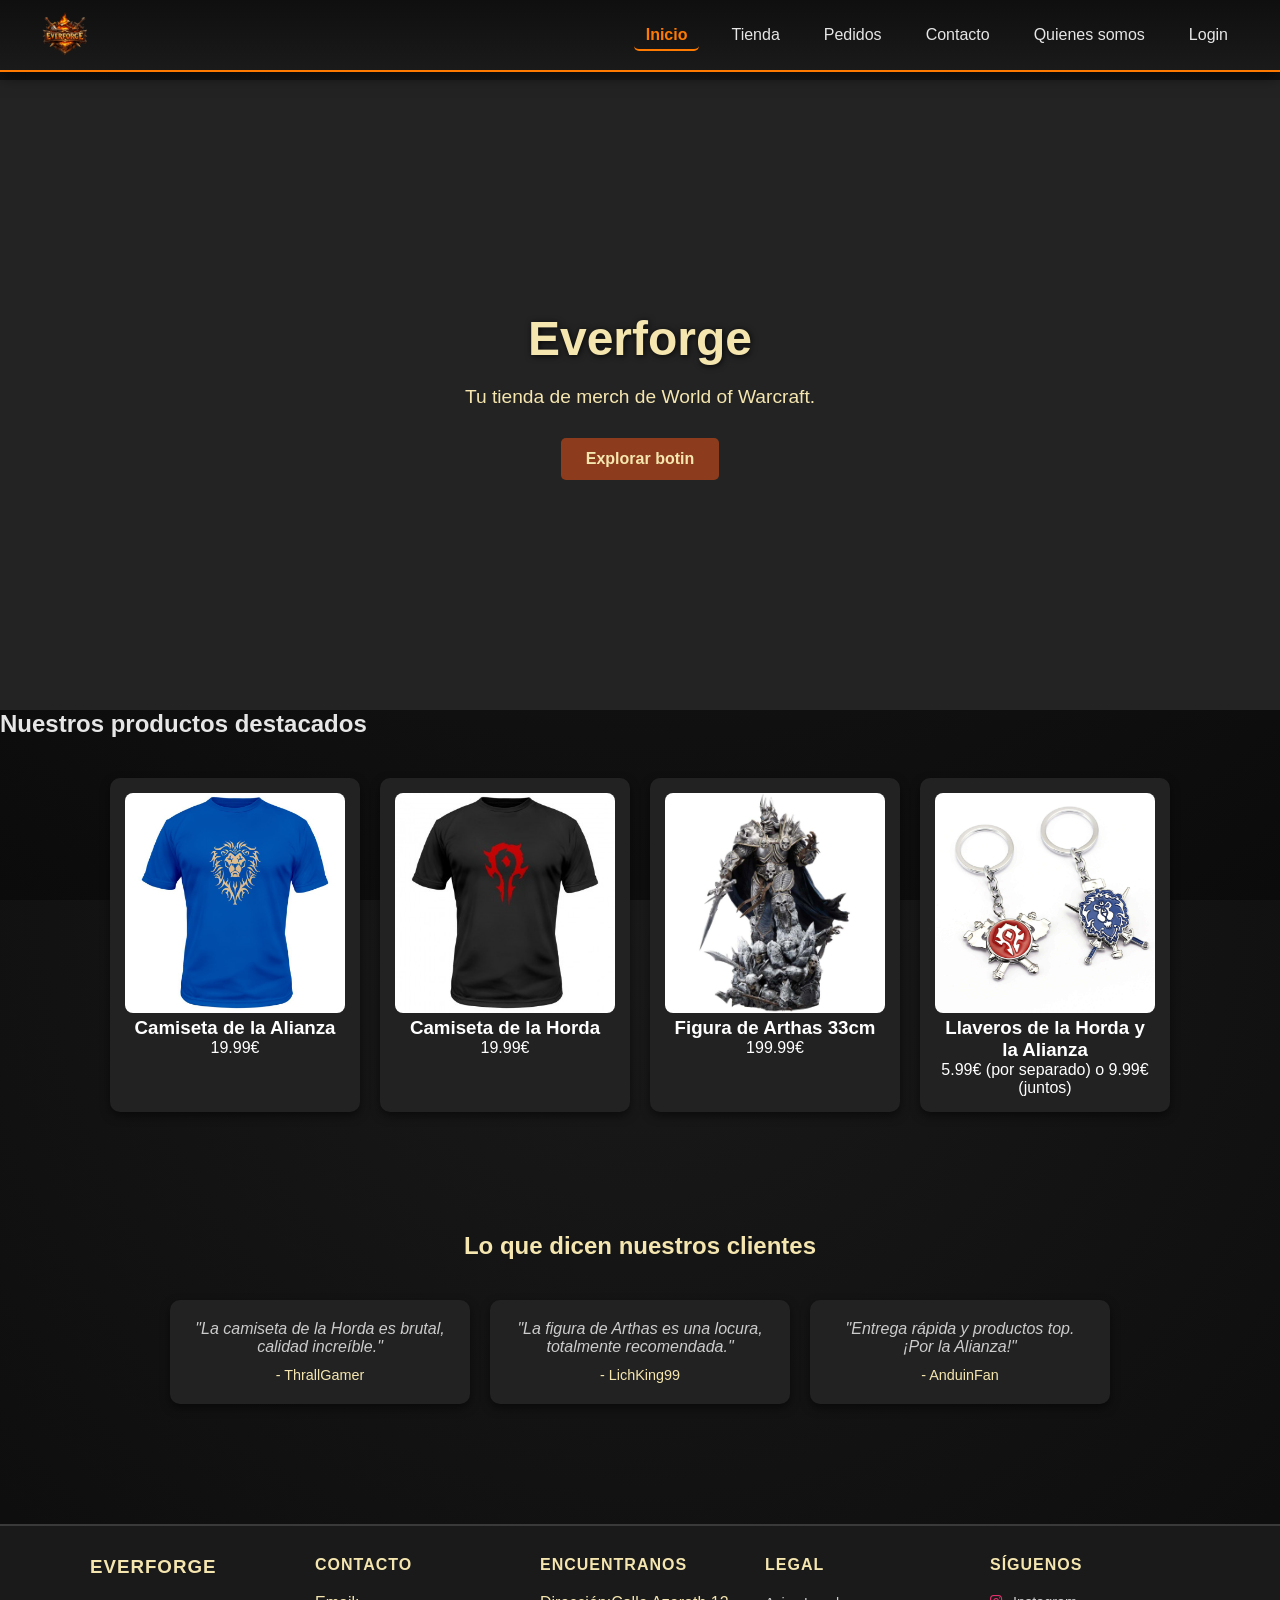
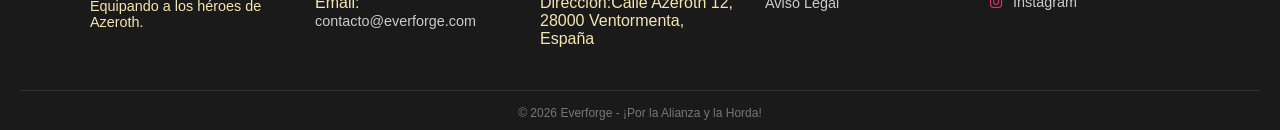
==== index.html @ c30f67c4 "firstcommit" ====
<!DOCTYPE html>
<html lang="es">

<head>
  <meta charset="UTF-8">
  <meta name="viewport" content="width=device-width, initial-scale=1.0">
  <title>Everforge - Inicio</title>
  <link rel="stylesheet" href="/css/style.css">
  <link rel="stylesheet" href="https://cdnjs.cloudflare.com/ajax/libs/font-awesome/6.5.0/css/all.min.css">
</head>
<!--links a todas las páginas-->

<body>
  <header>
    <div class="logo">
      <img src="../assets/images/logo.png" alt="Everforge">
    </div>
    <nav aria-label="Menú principal">
      <ul>
        <li><a href="index.html" class="activo">Inicio</a></li>
        <li><a href="views/merch.html">Tienda</a></li>
        <li><a href="views/pedidos.html">Pedidos</a></li>
        <li><a href="views/contacto.html">Contacto</a></li>
        <li><a href="views/nosotros.html">Quienes somos</a></li>
        <li><a href="views/login.html">Login</a></li>

      </ul>
    </nav>
  </header>
  <!--seccion hero-->
  <main>
    <section id="hero">
      <div class="hero-content">
        <h2 class="montserrat-regular">Everforge</h2>
        <p class="montserrat-regular">
          Tu tienda de merch de World of Warcraft.
        </p>
        <a href="views/merch.html" class="btn-primary montserrat-bold">Explorar botin</a>
      </div>
    </section>
    <section>
      <h2 class="montserrat-bold">Nuestros productos destacados</h2>
      <div class="productos-destacados">
        <div class="producto">
          <a href="views/merch.html">
            <img src="../assets/images/camiseta-world-of-warcraft-alianza.jpg" alt="Camiseta de la Alianza">
          </a>
          <h3 class="montserrat-regular">Camiseta de la Alianza</h3>
          <p class="montserrat-regular">19.99€</p>
        </div>
        <div class="producto">
          <a href="views/merch.html">
            <img src="../assets/images/camiseta-world-of-warcraft-horda.jpg" alt="Camiseta de la Horda">
          </a>
          <h3 class="montserrat-regular">Camiseta de la Horda</h3>
          <p class="montserrat-regular">19.99€</p>
        </div>
        <div class="producto">
          <a href="views/merch.html">
            <img src="../assets/images/figura-arthas-menethil.jpg" alt="Figura de Arthas Menethil">
          </a>
          <h3 class="montserrat-regular">Figura de Arthas 33cm</h3>
          <p class="montserrat-regular">199.99€</p>
        </div>
        <div class="producto">
          <a href="views/merch.html">
            <img src="../assets/images/llaveros-horda-alianza.jpg" alt="Llaveros de la Horda y la Alianza">
          </a>
          <h3 class="montserrat-regular">
            Llaveros de la Horda y la Alianza
          </h3>
          <p class="montserrat-regular">
            5.99€ (por separado) o 9.99€ (juntos)
          </p>
        </div>
      </div>
    </section>
    <section class="opiniones">
      <h2 class="montserrat-bold">Lo que dicen nuestros clientes</h2>

      <div class="opiniones-container">
        <div class="opinion">
          <p>"La camiseta de la Horda es brutal, calidad increíble."</p>
          <span>- ThrallGamer</span>
        </div>

        <div class="opinion">
          <p>"La figura de Arthas es una locura, totalmente recomendada."</p>
          <span>- LichKing99</span>
        </div>

        <div class="opinion">
          <p>"Entrega rápida y productos top. ¡Por la Alianza!"</p>
          <span>- AnduinFan</span>
        </div>
      </div>
    </section>
  </main>
  <!--footer-->
  <footer>
    <div class="footer-content">
      <div class="footer-section">
        <h3 class="montserrat-bold">Everforge</h3>
        <p class="montserrat-regular">Equipando a los héroes de Azeroth.</p>
      </div>
      <div class="footer-section">
        <h4 class="montserrat-bold">Contacto</h4>
        <ul>
          <li>
            Email:
            <a href="mailto:contacto@everforge.com">contacto@everforge.com</a>
          </li>
        </ul>
      </div>
      <div class="footer-section">
        <h4 class="montserrat-bold">Encuentranos</h4>
        <ul>
          <li>Dirección:Calle Azeroth 12, 28000 Ventormenta, España</li>
        </ul>
      </div>
      <div class="footer-section">
        <h4 class="montserrat-bold">Legal</h4>
        <ul>
          <li><a href="aviso-legal.html">Aviso Legal</a></li>
        </ul>
      </div>

      <div class="footer-section">
        <h4 class="montserrat-bold">Síguenos</h4>
        <div class="social-links">
          <a href="https://instagram.com" target="_blank" class="insta-link">
            <i class="fa-brands fa-instagram"></i> Instagram
          </a>
        </div>
      </div>
    </div>
    <div class="footer-bottom">
      <p class="montserrat-regular">
        &copy; 2026 Everforge - ¡Por la Alianza y la Horda!
      </p>
    </div>
  </footer>
</body>

</html>
---- css/style.css ----
/* ======================================================
   VARIABLES
====================================================== */

/* ======================================================
   BASE
====================================================== */
* {
  margin: 0;
  padding: 0;
  box-sizing: border-box;
}

body {
  font-family: "Montserrat", sans-serif;
  min-height: 100vh;
  background: radial-gradient(circle at top, #1a1a1a, #0b0b0b);
  color: #e6e6e6;
}
html,
body {
  height: 100%;
}

body {
  display: flex;
  flex-direction: column;
}

main {
  flex: 1;
}

/* ======================================================
   HEADER
====================================================== */
header {
  position: fixed;
  top: 0;
  left: 0;
  width: 100%;
  z-index: 999;
  display: flex;
  justify-content: space-between;
  align-items: center;
  padding: 10px 40px;
  background: linear-gradient(0deg, #1a1a1a, #0f0f0f);
  border-bottom: 2px solid #ff7a00;
  box-shadow: 0 4px 15px rgba(0, 0, 0, 0.6);
}

nav ul li a.activo {
  color: #ff7a00;
  font-weight: bold;
  border-bottom: 2px solid #ff7a00;
}

header .logo {
  display: flex;
  align-items: center;
}

header .logo img {
  height: 50px;
  width: auto;
}

header .logo h1 {
  font-size: 28px;
  color: #f5e6b0;
  font-weight: bold;
  text-shadow: 1px 1px 6px rgba(0, 0, 0, 0.8);
}

header nav ul {
  list-style: none;
  display: flex;
  gap: 20px;
}

header nav ul li a {
  color: #e6e6e6;
  text-decoration: none;
  padding: 6px 12px;
  border-radius: 5px;
  transition: all 0.3s ease;
}

header nav ul li a:hover,
header nav ul li a.active {
  background-color: #ff7a00;
  color: #0b0b0b;
  transform: scale(1.05);
}

/* ======================================================
   HEADER
====================================================== */
.opiniones {
  max-width: 1100px;
  margin: 60px auto;
  padding: 20px;
  text-align: center;
}

.opiniones h2 {
  color: #f5e6b0;
  margin-bottom: 40px;
}

.opiniones-container {
  display: flex;
  gap: 20px;
  flex-wrap: wrap;
  justify-content: center;
}

.opinion {
  background: #222;
  color: #ccc;
  padding: 20px;
  border-radius: 10px;
  max-width: 300px;
  box-shadow: 0 4px 10px rgba(0, 0, 0, 0.5);
}

.opinion p {
  font-style: italic;
  margin-bottom: 10px;
}

.opinion span {
  font-size: 0.9rem;
  color: #f5e6b0;
}

.opinion:hover {
  transform: translateY(-5px);
  box-shadow: 0 8px 20px rgba(0, 0, 0, 0.7);
}
/* ======================================================
   BOTONES
====================================================== */
.btn-primary {
  display: inline-block;
  padding: 12px 25px;
  background-color: #8c3c1c;
  color: #f5e6b0;
  font-weight: bold;
  border-radius: 5px;
  border: none;
  cursor: pointer;
  text-decoration: none;
  transition: all 0.3s ease;
}

.btn-primary:hover {
  background-color: #ff7a00;
  transform: scale(1.05);
}

.btn-primary:active {
  transform: scale(0.98);
}

/* ======================================================
   HERO
====================================================== */
#hero {
  height: 70vh;
  margin-top: 80px;
  display: flex;
  justify-content: center;
  align-items: center;
  text-align: center;
  position: relative;
  background-color: #3a3a3a;
  color: #f5e6b0;
}

#hero::before {
  content: "";
  position: absolute;
  inset: 0;
  background: rgba(0, 0, 0, 0.4);
}

#hero .hero-content {
  position: relative;
  z-index: 1;
  max-width: 800px;
}

#hero .hero-content h2 {
  font-size: 3rem;
  margin-bottom: 20px;
  text-shadow: 1px 1px 6px rgba(0, 0, 0, 0.8);
}

#hero .hero-content p {
  font-size: 1.2rem;
  margin-bottom: 30px;
}

/* ======================================================
   PRODUCTOS DESTACADOS
====================================================== */
.productos-destacados {
  display: flex;
  flex-wrap: wrap;
  justify-content: center;
  gap: 20px;
  padding: 40px 20px;
}

.producto {
  width: 250px;
  text-align: center;
  background: #222;
  color: #fff;
  border-radius: 10px;
  padding: 15px;

  display: flex;
  flex-direction: column;
  align-items: center;

  box-shadow: 0 4px 10px rgba(0, 0, 0, 0.5);
  transition: transform 0.3s ease;
}

.producto img {
  width: 100%;
  height: auto;
  border-radius: 8px;
}

.producto:hover {
  transform: translateY(-5px);
  box-shadow: 0 8px 20px rgba(0, 0, 0, 0.7);
}

/* ======================================================
   MERCH
====================================================== */

.merch {
  max-width: 1200px;
  margin: 100px auto 60px;
  padding: 0 20px;
}
.merch .categoria h2 {
  color: #ca1d1d;
  margin: 20px 0 10px;
  font-size: 1.8rem;
  border-bottom: 2px solid #f2f2f2;
  padding-bottom: 5px;
}
.merch .producto-row {
  display: flex;
  flex-wrap: wrap;
  gap: 20px;
  justify-content: flex-start;
}
.merch .producto {
  flex: 1 1 220px;
  max-width: 250px;
  background: #222;
  color: #fff;
  border-radius: 10px;
  padding: 15px;
  display: flex;
  flex-direction: column;
  align-items: center;
  box-shadow: 0 4px 10px rgba(0, 0, 0, 0.5);
  transition: transform 0.3s ease;
}

.merch .producto:hover {
  transform: translateY(-5px);
}

.merch .producto img {
  width: 100%;
  height: 220px;
  object-fit: cover;
  border-radius: 8px;
  margin-bottom: 10px;
}

.merch .producto h3 {
  margin-bottom: 10px;
}

.merch .producto p {
  margin-bottom: 10px;
}

.merch .producto button {
  margin-top: auto;
}

/* ======================================================
   PEDIDOS
====================================================== */
.contacto-info {
  max-width: 900px;
  margin: 120px auto 40px;
  padding: 20px;
  background: #222;
  border-radius: 10px;
  color: #f5e6b0;
}

.pedido {
  max-width: 1000px;
  margin: 120px auto 80px;
  padding: 30px;
}

.pedido h1 {
  text-align: center;
  margin-bottom: 40px;
  font-size: 2.4rem;
  color: #ff7a00;
}

.pedido h2 {
  text-align: center;
  width: 100%;
  display: block;
}
.pedido p {
  text-align: center;
  margin-bottom: 30px;
  color: #ccc;
}
.form-pedido {
  background: linear-gradient(145deg, #1f1f1f, #141414);
  padding: 30px;
  border-radius: 14px;
  border: 1px solid rgba(255, 122, 0, 0.35);
  box-shadow: 0 0 20px rgba(0, 0, 0, 0.7);
}

.form-pedido label {
  display: block;
  margin: 15px 0 6px;
}

.form-pedido input,
.form-pedido textarea,
.form-pedido select {
  width: 100%;
  padding: 10px;
  border-radius: 6px;
  background: #0f0f0f;
  border: 1px solid #333;
  color: #eee;
}

.form-pedido textarea {
  resize: none;
  min-height: 120px;
}

.form-pedido button {
  margin-top: 20px;
  width: 100%;
}

.registro {
  margin-top: 15px;
  text-align: center;
  color: #ccc;
}

.registro a {
  color: #ff7a00;
  font-weight: bold;
  text-decoration: none;
}

.registro a:hover {
  text-decoration: underline;
}

.mapa {
  max-width: 350px;
  margin: 20px auto 0;
}

.mapa iframe {
  width: 100%;
  height: 300px;
  border-radius: 12px;
  border: 0;
  box-shadow: 0 0 15px rgba(0, 0, 0, 0.6);
}

/* ======================================================
   QUIÉNES SOMOS
====================================================== */

.about-page {
  max-width: 900px;
  margin: 140px auto 80px;
  padding: 20px;
}

.about-page h2 {
  color: #ff7a00;
  margin-bottom: 12px;
}

.about-page p,
.about-page li {
  line-height: 1.7;
}

.about,
.intro,
.objective,
.team,
.values,
.summary {
  background: linear-gradient(145deg, #1e1e1e, #141414);
  border: 1px solid rgba(255, 122, 0, 0.4);
  border-radius: 14px;
  padding: 30px;
  margin-bottom: 28px;
  box-shadow:
    0 0 10px rgba(255, 122, 0, 0.15),
    0 15px 30px rgba(0, 0, 0, 0.7);
  transition: transform 0.3s ease;
}

.about:hover,
.intro:hover,
.objective:hover,
.team:hover,
.values:hover,
.summary:hover {
  transform: translateY(-6px);
}

.summary {
  text-align: center;
  font-weight: 600;
  font-size: 1.05rem;
}

/* ======================================================
   LOGIN
====================================================== */

h1.active {
  text-align: center;
  margin-top: 120px;
  color: #ff7a00;
  font-size: 2rem;
}

form {
  max-width: 400px;
  margin: 20px auto;
  padding: 30px;

  background: linear-gradient(145deg, #1e1e1e, #141414);
  border: 1px solid rgba(255, 122, 0, 0.4);
  border-radius: 12px;
  box-shadow: 0 0 15px rgba(0, 0, 0, 0.7);
}

form label {
  display: block;
  margin: 15px 0 5px;
}

form input[type="text"],
form input[type="password"] {
  width: 100%;
  padding: 10px;
  border-radius: 6px;
  border: 1px solid #333;
  background-color: #0f0f0f;
  color: #e6e6e6;
}

form input.btn-primary {
  width: 100%;
  margin-top: 15px;
}

/* ======================================================
   REGISTRO
====================================================== */
.registro-page {
  margin-top: 120px;
  text-align: center;
}

.registro-page h1 {
  color: #ff7a00;
  font-size: 2rem;
  margin-bottom: 20px;
}

.form-registro {
  max-width: 450px;
  margin: auto;
  padding: 35px;

  background: linear-gradient(145deg, #1e1e1e, #141414);
  border: 1px solid rgba(255, 122, 0, 0.4);
  border-radius: 14px;

  box-shadow:
    0 0 10px rgba(255, 122, 0, 0.15),
    0 15px 30px rgba(0, 0, 0, 0.7);
}

.form-registro label {
  display: block;
  text-align: left;
  margin: 12px 0 5px;
  color: #f5e6b0;
}

.form-registro input {
  width: 100%;
  padding: 10px;

  border-radius: 6px;
  border: 1px solid #333;

  background-color: #0f0f0f;
  color: #e6e6e6;

  transition:
    border 0.2s ease,
    box-shadow 0.2s ease;
}

.form-registro input:focus {
  outline: none;
  border: 1px solid #ff7a00;
  box-shadow: 0 0 5px rgba(255, 122, 0, 0.5);
}

.form-registro button {
  width: 100%;
  margin-top: 20px;
}

.registro-login {
  margin-top: 15px;
  color: #ccc;
}

.registro-login a {
  color: #ff7a00;
  text-decoration: none;
  font-weight: bold;
}

.registro-login a:hover {
  text-decoration: underline;
}
/* ======================================================
   FOOTER 
====================================================== */
footer {
  background-color: #1a1a1a;
  color: #f5e6b0;
  padding: 30px 20px 10px;
  border-top: 2px solid #3a3a3a;
  margin-top: 40px;
  font-family: "Montserrat", sans-serif;
}

.footer-content {
  display: flex;
  justify-content: space-between;
  flex-wrap: wrap;
  max-width: 1100px;
  margin: 0 auto;
  gap: 25px;
}

.footer-section {
  flex: 1;
  min-width: 200px;
}

.footer-section h3,
.footer-section h4 {
  margin-bottom: 20px;
  color: #f5e6b0;
  text-transform: uppercase;
  letter-spacing: 1px;
}
.footer-section p,
.footer-section a {
  font-size: 0.9rem;
}

.footer-section ul {
  list-style: none;
  padding: 0;
}

.footer-section ul li {
  margin-bottom: 12px;
}

.footer-section a {
  color: #ccc;
  text-decoration: none;
  transition: all 0.3s ease;
}

.footer-section a:hover {
  color: #f5e6b0;
  padding-left: 5px;
}

.social-links {
  display: flex;
  flex-direction: column;
  gap: 10px;
}

.social-links a {
  display: inline-flex;
  align-items: center;
  gap: 10px;
  color: #ccc;
  text-decoration: none;
  transition: 0.3s;
}

.social-links a:hover {
  transform: translateX(5px);
}


.insta-link i {
  color: #E1306C;
}

.facebook-link i {
  color: #1877F2;
}

.twitter-link i {
  color: #1DA1F2;
}

.footer-bottom {
  text-align: center;
  margin-top: 30px;
  padding-top: 15px;
  border-top: 1px solid #333;
  font-size: 0.75rem;
  color: #777;
}

/* ======================================================
   AVISO LEGAL
====================================================== */

.about-page {
  max-width: 900px;
  margin: 140px auto 80px;
  padding: 20px;
}

.about-page h1 {
  text-align: center;
  color: #ff7a00;
  margin-bottom: 30px;
  font-size: 2.5rem;
}

.about {
  background: linear-gradient(145deg, #1e1e1e, #141414);
  border: 1px solid rgba(255, 122, 0, 0.4);
  border-radius: 14px;
  padding: 30px;

  box-shadow:
    0 0 10px rgba(255, 122, 0, 0.15),
    0 15px 30px rgba(0, 0, 0, 0.7);

  transition: transform 0.3s ease;
}

.about:hover {
  transform: translateY(-5px);
}

.about h2 {
  color: #ff7a00;
  margin-top: 20px;
  margin-bottom: 10px;
  font-size: 1.5rem;
}

.about p {
  color: #e6e6e6;
  line-height: 1.7;
  margin-bottom: 10px;
}
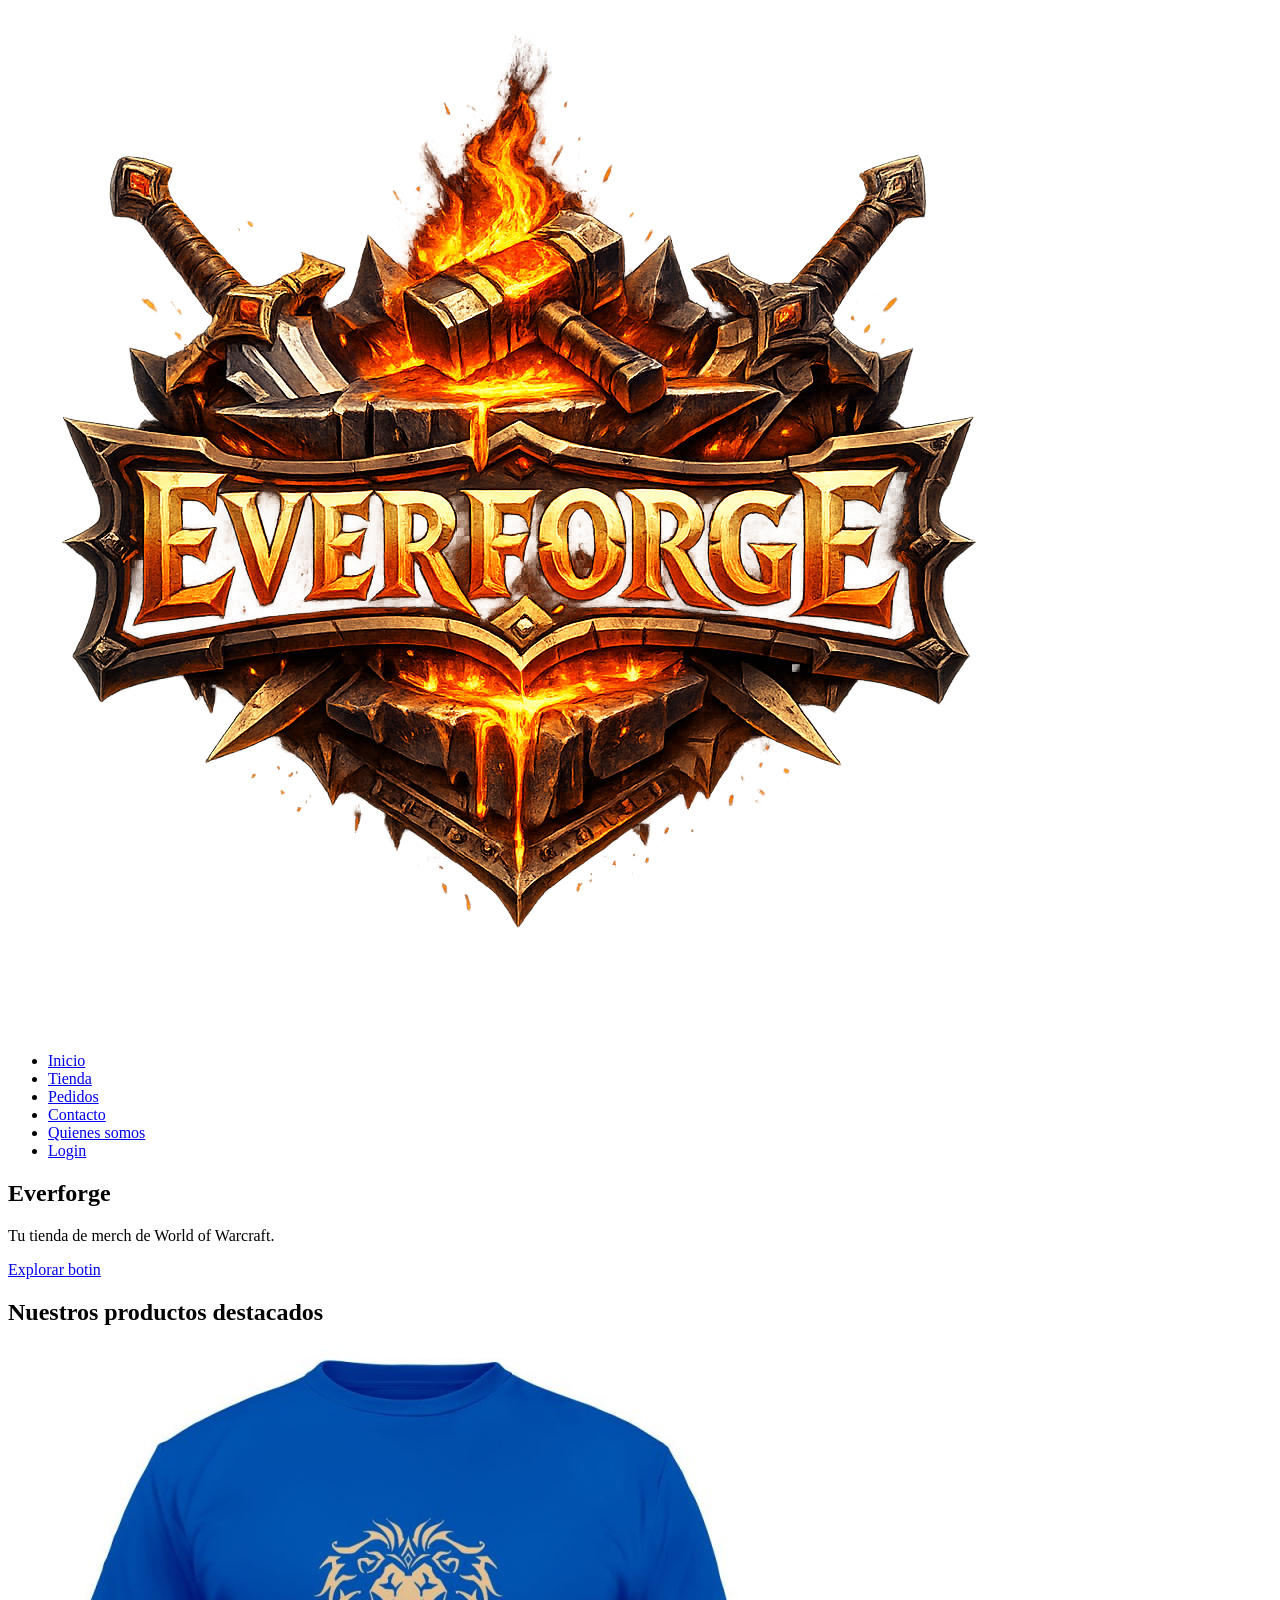
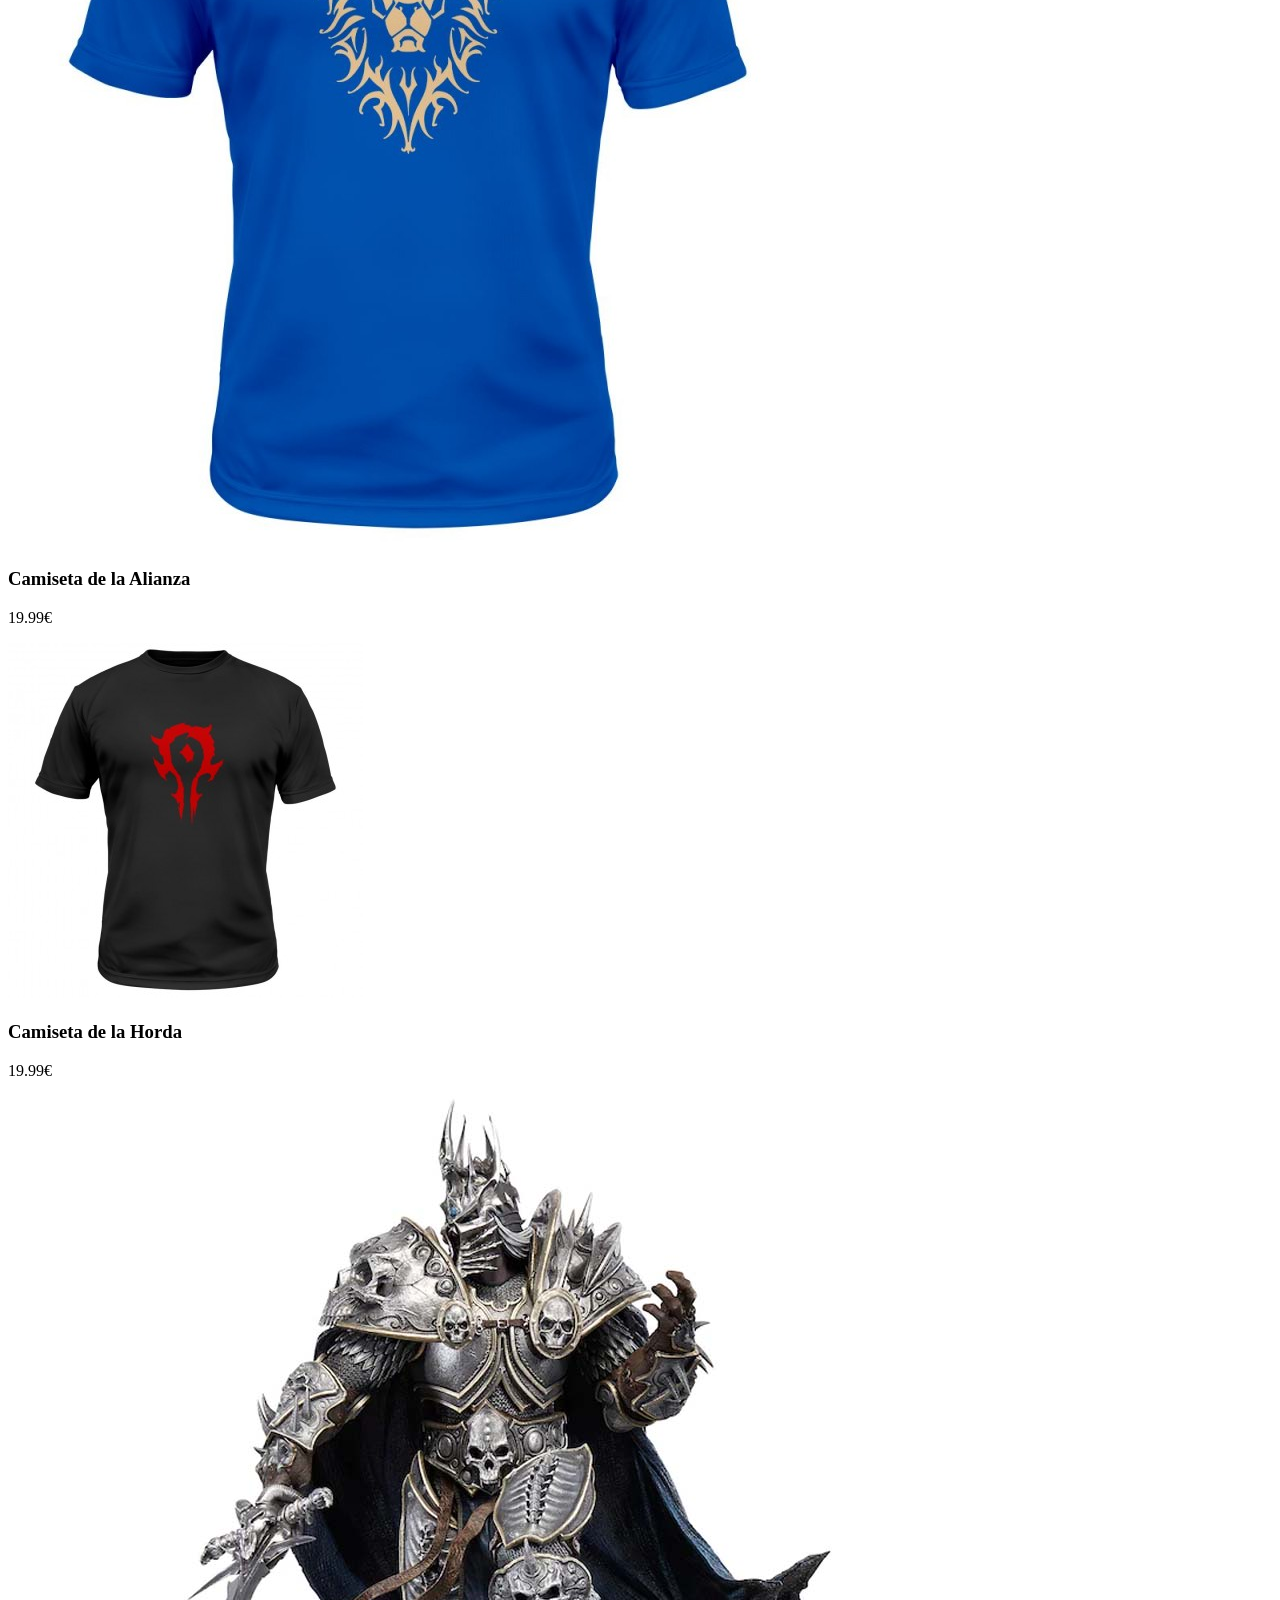
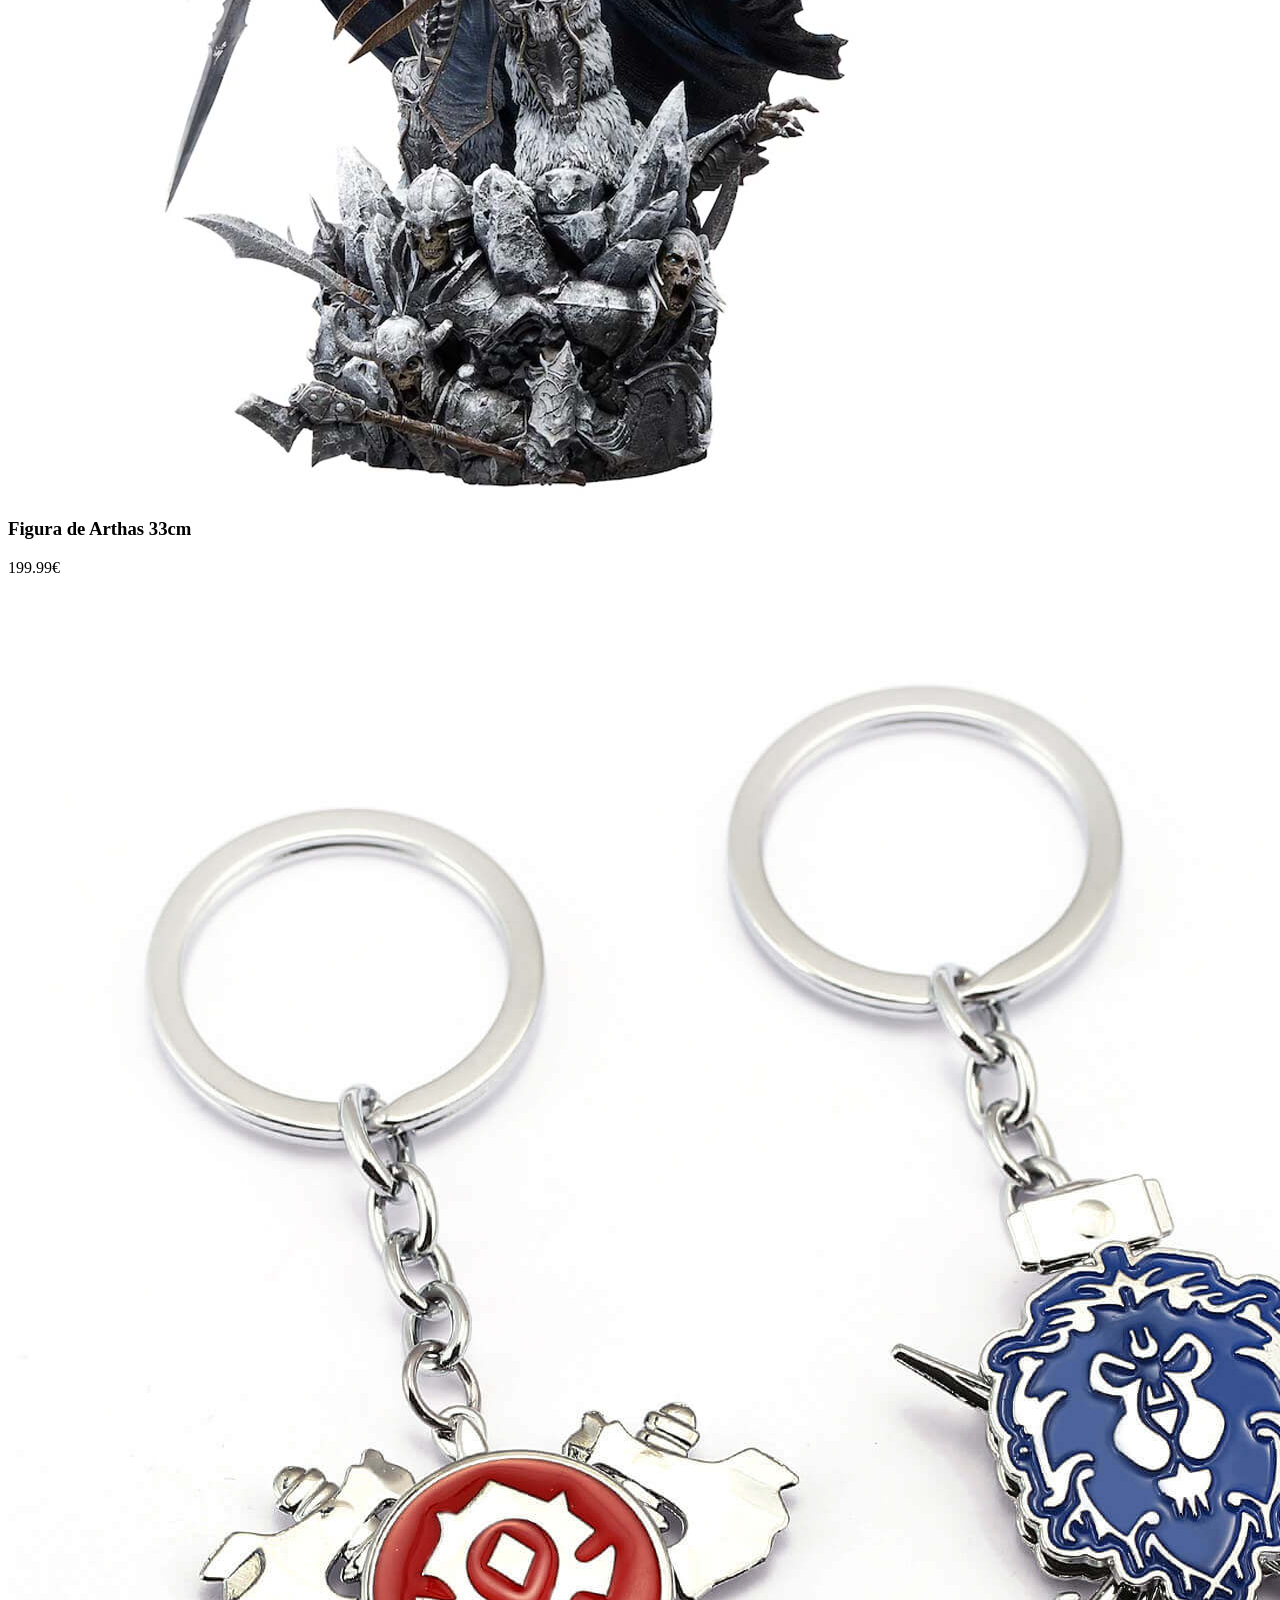
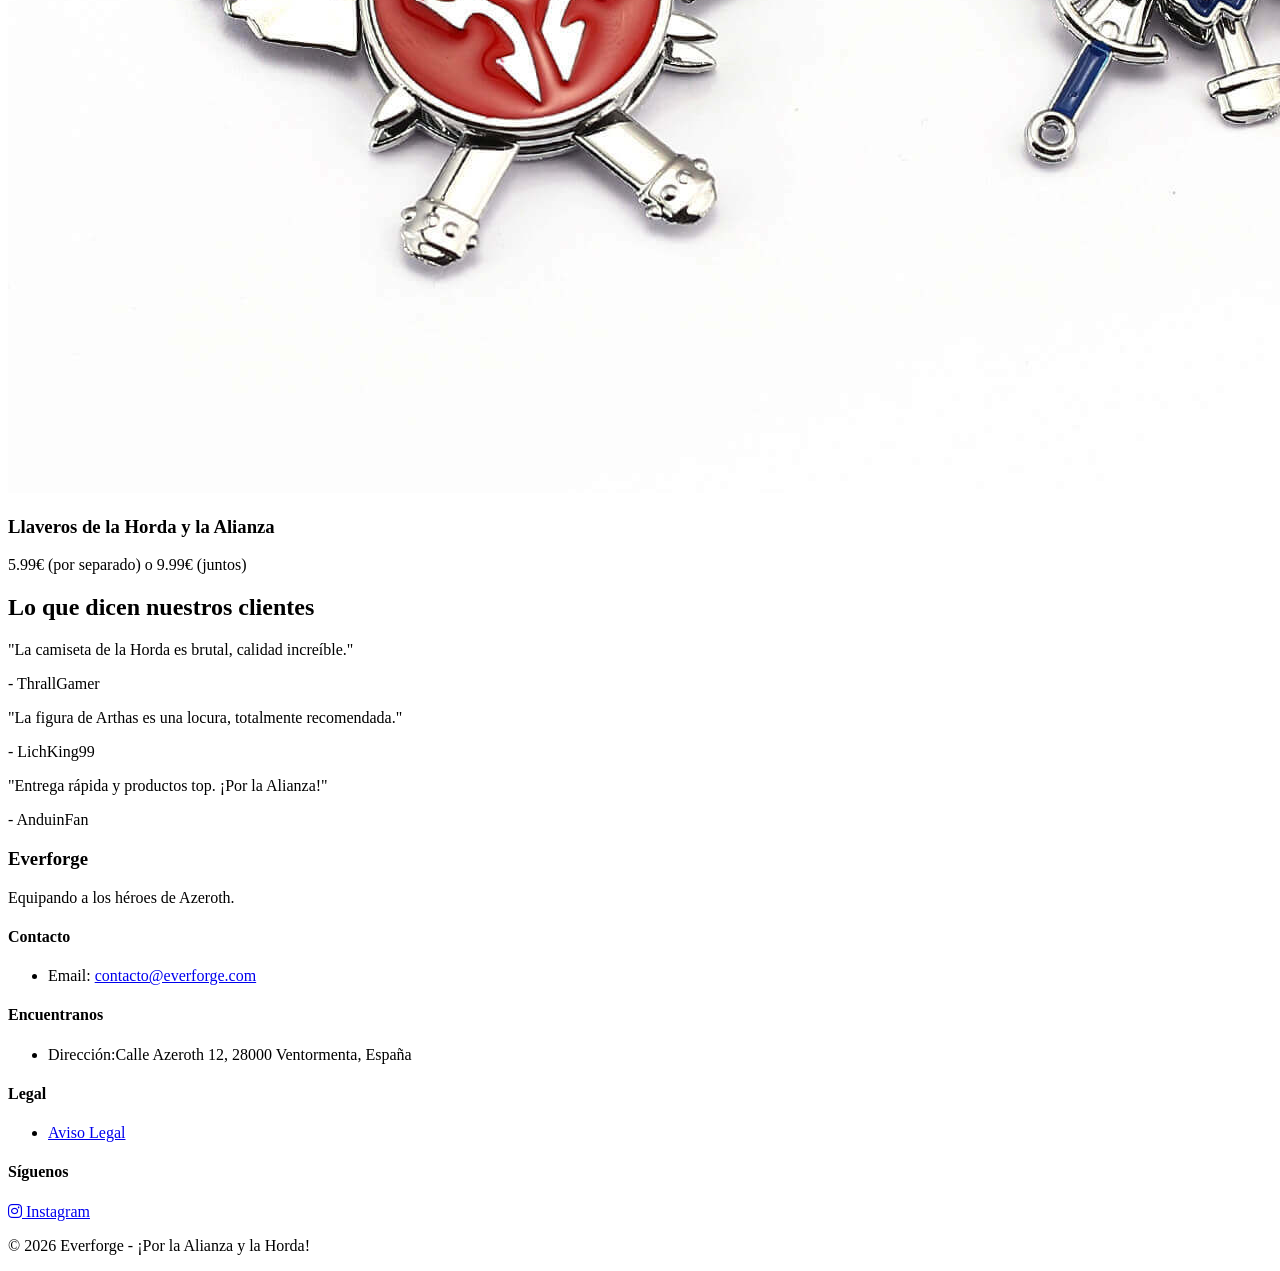
==== commit 6490e882: "Add" ====
--- a/index.html
+++ b/index.html
@@ -5,7 +5,7 @@
   <meta charset="UTF-8">
   <meta name="viewport" content="width=device-width, initial-scale=1.0">
   <title>Everforge - Inicio</title>
-  <link rel="stylesheet" href="/css/style.css">
+  <link rel="stylesheet" href="EternalLooting/css/style.css">
   <link rel="stylesheet" href="https://cdnjs.cloudflare.com/ajax/libs/font-awesome/6.5.0/css/all.min.css">
 </head>
 <!--links a todas las páginas-->
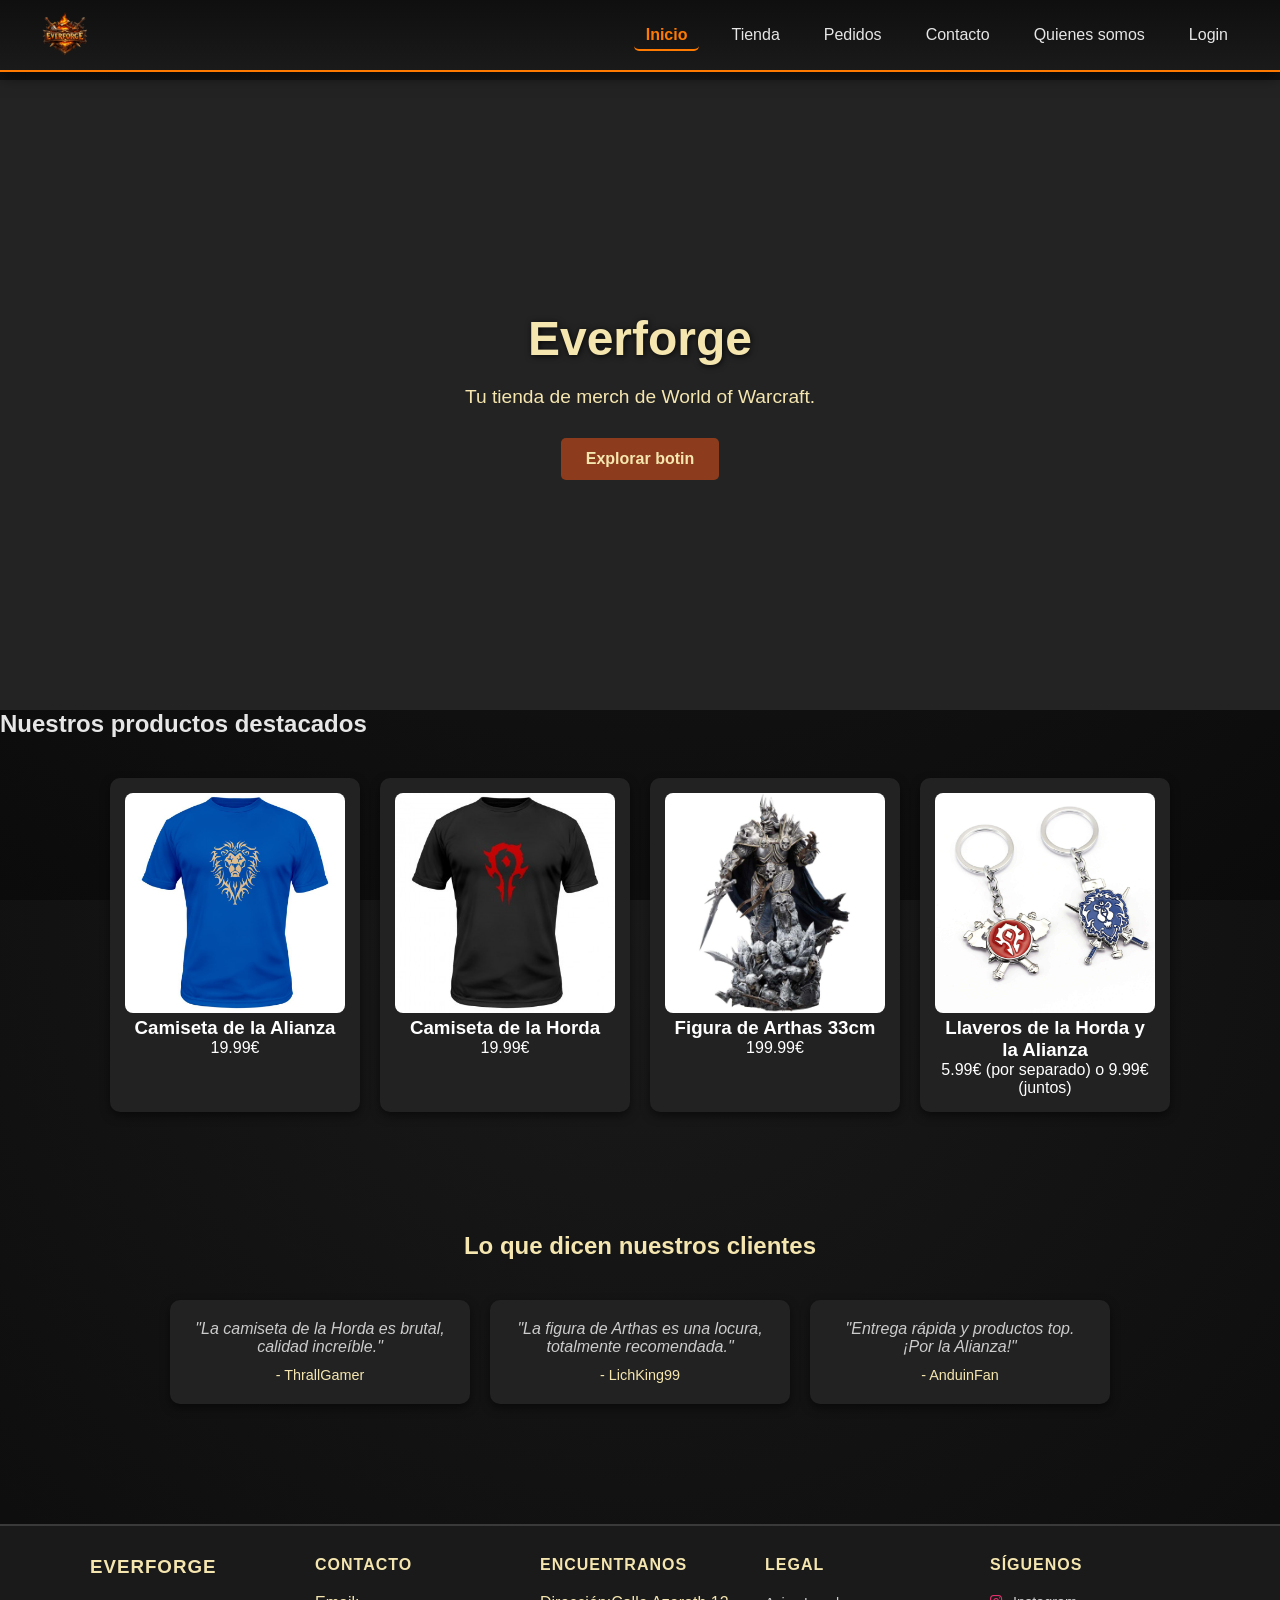
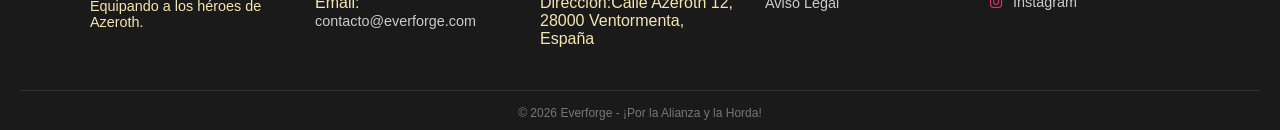
==== commit df493f33: "add ." ====
--- a/index.html
+++ b/index.html
@@ -5,7 +5,7 @@
   <meta charset="UTF-8">
   <meta name="viewport" content="width=device-width, initial-scale=1.0">
   <title>Everforge - Inicio</title>
-  <link rel="stylesheet" href="EternalLooting/css/style.css">
+  <link rel="stylesheet" href="./css/style.css">
   <link rel="stylesheet" href="https://cdnjs.cloudflare.com/ajax/libs/font-awesome/6.5.0/css/all.min.css">
 </head>
 <!--links a todas las páginas-->
--- a/css/style.css
+++ b/css/style.css
@@ -0,0 +1,714 @@
+/* ======================================================
+   VARIABLES
+====================================================== */
+
+/* ======================================================
+   BASE
+====================================================== */
+* {
+  margin: 0;
+  padding: 0;
+  box-sizing: border-box;
+}
+
+body {
+  font-family: "Montserrat", sans-serif;
+  min-height: 100vh;
+  background: radial-gradient(circle at top, #1a1a1a, #0b0b0b);
+  color: #e6e6e6;
+}
+html,
+body {
+  height: 100%;
+}
+
+body {
+  display: flex;
+  flex-direction: column;
+}
+
+main {
+  flex: 1;
+}
+
+/* ======================================================
+   HEADER
+====================================================== */
+header {
+  position: fixed;
+  top: 0;
+  left: 0;
+  width: 100%;
+  z-index: 999;
+  display: flex;
+  justify-content: space-between;
+  align-items: center;
+  padding: 10px 40px;
+  background: linear-gradient(0deg, #1a1a1a, #0f0f0f);
+  border-bottom: 2px solid #ff7a00;
+  box-shadow: 0 4px 15px rgba(0, 0, 0, 0.6);
+}
+
+nav ul li a.activo {
+  color: #ff7a00;
+  font-weight: bold;
+  border-bottom: 2px solid #ff7a00;
+}
+
+header .logo {
+  display: flex;
+  align-items: center;
+}
+
+header .logo img {
+  height: 50px;
+  width: auto;
+}
+
+header .logo h1 {
+  font-size: 28px;
+  color: #f5e6b0;
+  font-weight: bold;
+  text-shadow: 1px 1px 6px rgba(0, 0, 0, 0.8);
+}
+
+header nav ul {
+  list-style: none;
+  display: flex;
+  gap: 20px;
+}
+
+header nav ul li a {
+  color: #e6e6e6;
+  text-decoration: none;
+  padding: 6px 12px;
+  border-radius: 5px;
+  transition: all 0.3s ease;
+}
+
+header nav ul li a:hover,
+header nav ul li a.active {
+  background-color: #ff7a00;
+  color: #0b0b0b;
+  transform: scale(1.05);
+}
+
+/* ======================================================
+   HEADER
+====================================================== */
+.opiniones {
+  max-width: 1100px;
+  margin: 60px auto;
+  padding: 20px;
+  text-align: center;
+}
+
+.opiniones h2 {
+  color: #f5e6b0;
+  margin-bottom: 40px;
+}
+
+.opiniones-container {
+  display: flex;
+  gap: 20px;
+  flex-wrap: wrap;
+  justify-content: center;
+}
+
+.opinion {
+  background: #222;
+  color: #ccc;
+  padding: 20px;
+  border-radius: 10px;
+  max-width: 300px;
+  box-shadow: 0 4px 10px rgba(0, 0, 0, 0.5);
+}
+
+.opinion p {
+  font-style: italic;
+  margin-bottom: 10px;
+}
+
+.opinion span {
+  font-size: 0.9rem;
+  color: #f5e6b0;
+}
+
+.opinion:hover {
+  transform: translateY(-5px);
+  box-shadow: 0 8px 20px rgba(0, 0, 0, 0.7);
+}
+/* ======================================================
+   BOTONES
+====================================================== */
+.btn-primary {
+  display: inline-block;
+  padding: 12px 25px;
+  background-color: #8c3c1c;
+  color: #f5e6b0;
+  font-weight: bold;
+  border-radius: 5px;
+  border: none;
+  cursor: pointer;
+  text-decoration: none;
+  transition: all 0.3s ease;
+}
+
+.btn-primary:hover {
+  background-color: #ff7a00;
+  transform: scale(1.05);
+}
+
+.btn-primary:active {
+  transform: scale(0.98);
+}
+
+/* ======================================================
+   HERO
+====================================================== */
+#hero {
+  height: 70vh;
+  margin-top: 80px;
+  display: flex;
+  justify-content: center;
+  align-items: center;
+  text-align: center;
+  position: relative;
+  background-color: #3a3a3a;
+  color: #f5e6b0;
+}
+
+#hero::before {
+  content: "";
+  position: absolute;
+  inset: 0;
+  background: rgba(0, 0, 0, 0.4);
+}
+
+#hero .hero-content {
+  position: relative;
+  z-index: 1;
+  max-width: 800px;
+}
+
+#hero .hero-content h2 {
+  font-size: 3rem;
+  margin-bottom: 20px;
+  text-shadow: 1px 1px 6px rgba(0, 0, 0, 0.8);
+}
+
+#hero .hero-content p {
+  font-size: 1.2rem;
+  margin-bottom: 30px;
+}
+
+/* ======================================================
+   PRODUCTOS DESTACADOS
+====================================================== */
+.productos-destacados {
+  display: flex;
+  flex-wrap: wrap;
+  justify-content: center;
+  gap: 20px;
+  padding: 40px 20px;
+}
+
+.producto {
+  width: 250px;
+  text-align: center;
+  background: #222;
+  color: #fff;
+  border-radius: 10px;
+  padding: 15px;
+
+  display: flex;
+  flex-direction: column;
+  align-items: center;
+
+  box-shadow: 0 4px 10px rgba(0, 0, 0, 0.5);
+  transition: transform 0.3s ease;
+}
+
+.producto img {
+  width: 100%;
+  height: auto;
+  border-radius: 8px;
+}
+
+.producto:hover {
+  transform: translateY(-5px);
+  box-shadow: 0 8px 20px rgba(0, 0, 0, 0.7);
+}
+
+/* ======================================================
+   MERCH
+====================================================== */
+
+.merch {
+  max-width: 1200px;
+  margin: 100px auto 60px;
+  padding: 0 20px;
+}
+.merch .categoria h2 {
+  color: #ca1d1d;
+  margin: 20px 0 10px;
+  font-size: 1.8rem;
+  border-bottom: 2px solid #f2f2f2;
+  padding-bottom: 5px;
+}
+.merch .producto-row {
+  display: flex;
+  flex-wrap: wrap;
+  gap: 20px;
+  justify-content: flex-start;
+}
+.merch .producto {
+  flex: 1 1 220px;
+  max-width: 250px;
+  background: #222;
+  color: #fff;
+  border-radius: 10px;
+  padding: 15px;
+  display: flex;
+  flex-direction: column;
+  align-items: center;
+  box-shadow: 0 4px 10px rgba(0, 0, 0, 0.5);
+  transition: transform 0.3s ease;
+}
+
+.merch .producto:hover {
+  transform: translateY(-5px);
+}
+
+.merch .producto img {
+  width: 100%;
+  height: 220px;
+  object-fit: cover;
+  border-radius: 8px;
+  margin-bottom: 10px;
+}
+
+.merch .producto h3 {
+  margin-bottom: 10px;
+}
+
+.merch .producto p {
+  margin-bottom: 10px;
+}
+
+.merch .producto button {
+  margin-top: auto;
+}
+
+/* ======================================================
+   PEDIDOS
+====================================================== */
+.contacto-info {
+  max-width: 900px;
+  margin: 120px auto 40px;
+  padding: 20px;
+  background: #222;
+  border-radius: 10px;
+  color: #f5e6b0;
+}
+
+.pedido {
+  max-width: 1000px;
+  margin: 120px auto 80px;
+  padding: 30px;
+}
+
+.pedido h1 {
+  text-align: center;
+  margin-bottom: 40px;
+  font-size: 2.4rem;
+  color: #ff7a00;
+}
+
+.pedido h2 {
+  text-align: center;
+  width: 100%;
+  display: block;
+}
+.pedido p {
+  text-align: center;
+  margin-bottom: 30px;
+  color: #ccc;
+}
+.form-pedido {
+  background: linear-gradient(145deg, #1f1f1f, #141414);
+  padding: 30px;
+  border-radius: 14px;
+  border: 1px solid rgba(255, 122, 0, 0.35);
+  box-shadow: 0 0 20px rgba(0, 0, 0, 0.7);
+}
+
+.form-pedido label {
+  display: block;
+  margin: 15px 0 6px;
+}
+
+.form-pedido input,
+.form-pedido textarea,
+.form-pedido select {
+  width: 100%;
+  padding: 10px;
+  border-radius: 6px;
+  background: #0f0f0f;
+  border: 1px solid #333;
+  color: #eee;
+}
+
+.form-pedido textarea {
+  resize: none;
+  min-height: 120px;
+}
+
+.form-pedido button {
+  margin-top: 20px;
+  width: 100%;
+}
+
+.registro {
+  margin-top: 15px;
+  text-align: center;
+  color: #ccc;
+}
+
+.registro a {
+  color: #ff7a00;
+  font-weight: bold;
+  text-decoration: none;
+}
+
+.registro a:hover {
+  text-decoration: underline;
+}
+
+.mapa {
+  max-width: 350px;
+  margin: 20px auto 0;
+}
+
+.mapa iframe {
+  width: 100%;
+  height: 300px;
+  border-radius: 12px;
+  border: 0;
+  box-shadow: 0 0 15px rgba(0, 0, 0, 0.6);
+}
+
+/* ======================================================
+   QUIÉNES SOMOS
+====================================================== */
+
+.about-page {
+  max-width: 900px;
+  margin: 140px auto 80px;
+  padding: 20px;
+}
+
+.about-page h2 {
+  color: #ff7a00;
+  margin-bottom: 12px;
+}
+
+.about-page p,
+.about-page li {
+  line-height: 1.7;
+}
+
+.about,
+.intro,
+.objective,
+.team,
+.values,
+.summary {
+  background: linear-gradient(145deg, #1e1e1e, #141414);
+  border: 1px solid rgba(255, 122, 0, 0.4);
+  border-radius: 14px;
+  padding: 30px;
+  margin-bottom: 28px;
+  box-shadow:
+    0 0 10px rgba(255, 122, 0, 0.15),
+    0 15px 30px rgba(0, 0, 0, 0.7);
+  transition: transform 0.3s ease;
+}
+
+.about:hover,
+.intro:hover,
+.objective:hover,
+.team:hover,
+.values:hover,
+.summary:hover {
+  transform: translateY(-6px);
+}
+
+.summary {
+  text-align: center;
+  font-weight: 600;
+  font-size: 1.05rem;
+}
+
+/* ======================================================
+   LOGIN
+====================================================== */
+
+h1.active {
+  text-align: center;
+  margin-top: 120px;
+  color: #ff7a00;
+  font-size: 2rem;
+}
+
+form {
+  max-width: 400px;
+  margin: 20px auto;
+  padding: 30px;
+
+  background: linear-gradient(145deg, #1e1e1e, #141414);
+  border: 1px solid rgba(255, 122, 0, 0.4);
+  border-radius: 12px;
+  box-shadow: 0 0 15px rgba(0, 0, 0, 0.7);
+}
+
+form label {
+  display: block;
+  margin: 15px 0 5px;
+}
+
+form input[type="text"],
+form input[type="password"] {
+  width: 100%;
+  padding: 10px;
+  border-radius: 6px;
+  border: 1px solid #333;
+  background-color: #0f0f0f;
+  color: #e6e6e6;
+}
+
+form input.btn-primary {
+  width: 100%;
+  margin-top: 15px;
+}
+
+/* ======================================================
+   REGISTRO
+====================================================== */
+.registro-page {
+  margin-top: 120px;
+  text-align: center;
+}
+
+.registro-page h1 {
+  color: #ff7a00;
+  font-size: 2rem;
+  margin-bottom: 20px;
+}
+
+.form-registro {
+  max-width: 450px;
+  margin: auto;
+  padding: 35px;
+
+  background: linear-gradient(145deg, #1e1e1e, #141414);
+  border: 1px solid rgba(255, 122, 0, 0.4);
+  border-radius: 14px;
+
+  box-shadow:
+    0 0 10px rgba(255, 122, 0, 0.15),
+    0 15px 30px rgba(0, 0, 0, 0.7);
+}
+
+.form-registro label {
+  display: block;
+  text-align: left;
+  margin: 12px 0 5px;
+  color: #f5e6b0;
+}
+
+.form-registro input {
+  width: 100%;
+  padding: 10px;
+
+  border-radius: 6px;
+  border: 1px solid #333;
+
+  background-color: #0f0f0f;
+  color: #e6e6e6;
+
+  transition:
+    border 0.2s ease,
+    box-shadow 0.2s ease;
+}
+
+.form-registro input:focus {
+  outline: none;
+  border: 1px solid #ff7a00;
+  box-shadow: 0 0 5px rgba(255, 122, 0, 0.5);
+}
+
+.form-registro button {
+  width: 100%;
+  margin-top: 20px;
+}
+
+.registro-login {
+  margin-top: 15px;
+  color: #ccc;
+}
+
+.registro-login a {
+  color: #ff7a00;
+  text-decoration: none;
+  font-weight: bold;
+}
+
+.registro-login a:hover {
+  text-decoration: underline;
+}
+/* ======================================================
+   FOOTER 
+====================================================== */
+footer {
+  background-color: #1a1a1a;
+  color: #f5e6b0;
+  padding: 30px 20px 10px;
+  border-top: 2px solid #3a3a3a;
+  margin-top: 40px;
+  font-family: "Montserrat", sans-serif;
+}
+
+.footer-content {
+  display: flex;
+  justify-content: space-between;
+  flex-wrap: wrap;
+  max-width: 1100px;
+  margin: 0 auto;
+  gap: 25px;
+}
+
+.footer-section {
+  flex: 1;
+  min-width: 200px;
+}
+
+.footer-section h3,
+.footer-section h4 {
+  margin-bottom: 20px;
+  color: #f5e6b0;
+  text-transform: uppercase;
+  letter-spacing: 1px;
+}
+.footer-section p,
+.footer-section a {
+  font-size: 0.9rem;
+}
+
+.footer-section ul {
+  list-style: none;
+  padding: 0;
+}
+
+.footer-section ul li {
+  margin-bottom: 12px;
+}
+
+.footer-section a {
+  color: #ccc;
+  text-decoration: none;
+  transition: all 0.3s ease;
+}
+
+.footer-section a:hover {
+  color: #f5e6b0;
+  padding-left: 5px;
+}
+
+.social-links {
+  display: flex;
+  flex-direction: column;
+  gap: 10px;
+}
+
+.social-links a {
+  display: inline-flex;
+  align-items: center;
+  gap: 10px;
+  color: #ccc;
+  text-decoration: none;
+  transition: 0.3s;
+}
+
+.social-links a:hover {
+  transform: translateX(5px);
+}
+
+
+.insta-link i {
+  color: #E1306C;
+}
+
+.facebook-link i {
+  color: #1877F2;
+}
+
+.twitter-link i {
+  color: #1DA1F2;
+}
+
+.footer-bottom {
+  text-align: center;
+  margin-top: 30px;
+  padding-top: 15px;
+  border-top: 1px solid #333;
+  font-size: 0.75rem;
+  color: #777;
+}
+
+/* ======================================================
+   AVISO LEGAL
+====================================================== */
+
+.about-page {
+  max-width: 900px;
+  margin: 140px auto 80px;
+  padding: 20px;
+}
+
+.about-page h1 {
+  text-align: center;
+  color: #ff7a00;
+  margin-bottom: 30px;
+  font-size: 2.5rem;
+}
+
+.about {
+  background: linear-gradient(145deg, #1e1e1e, #141414);
+  border: 1px solid rgba(255, 122, 0, 0.4);
+  border-radius: 14px;
+  padding: 30px;
+
+  box-shadow:
+    0 0 10px rgba(255, 122, 0, 0.15),
+    0 15px 30px rgba(0, 0, 0, 0.7);
+
+  transition: transform 0.3s ease;
+}
+
+.about:hover {
+  transform: translateY(-5px);
+}
+
+.about h2 {
+  color: #ff7a00;
+  margin-top: 20px;
+  margin-bottom: 10px;
+  font-size: 1.5rem;
+}
+
+.about p {
+  color: #e6e6e6;
+  line-height: 1.7;
+  margin-bottom: 10px;
+}
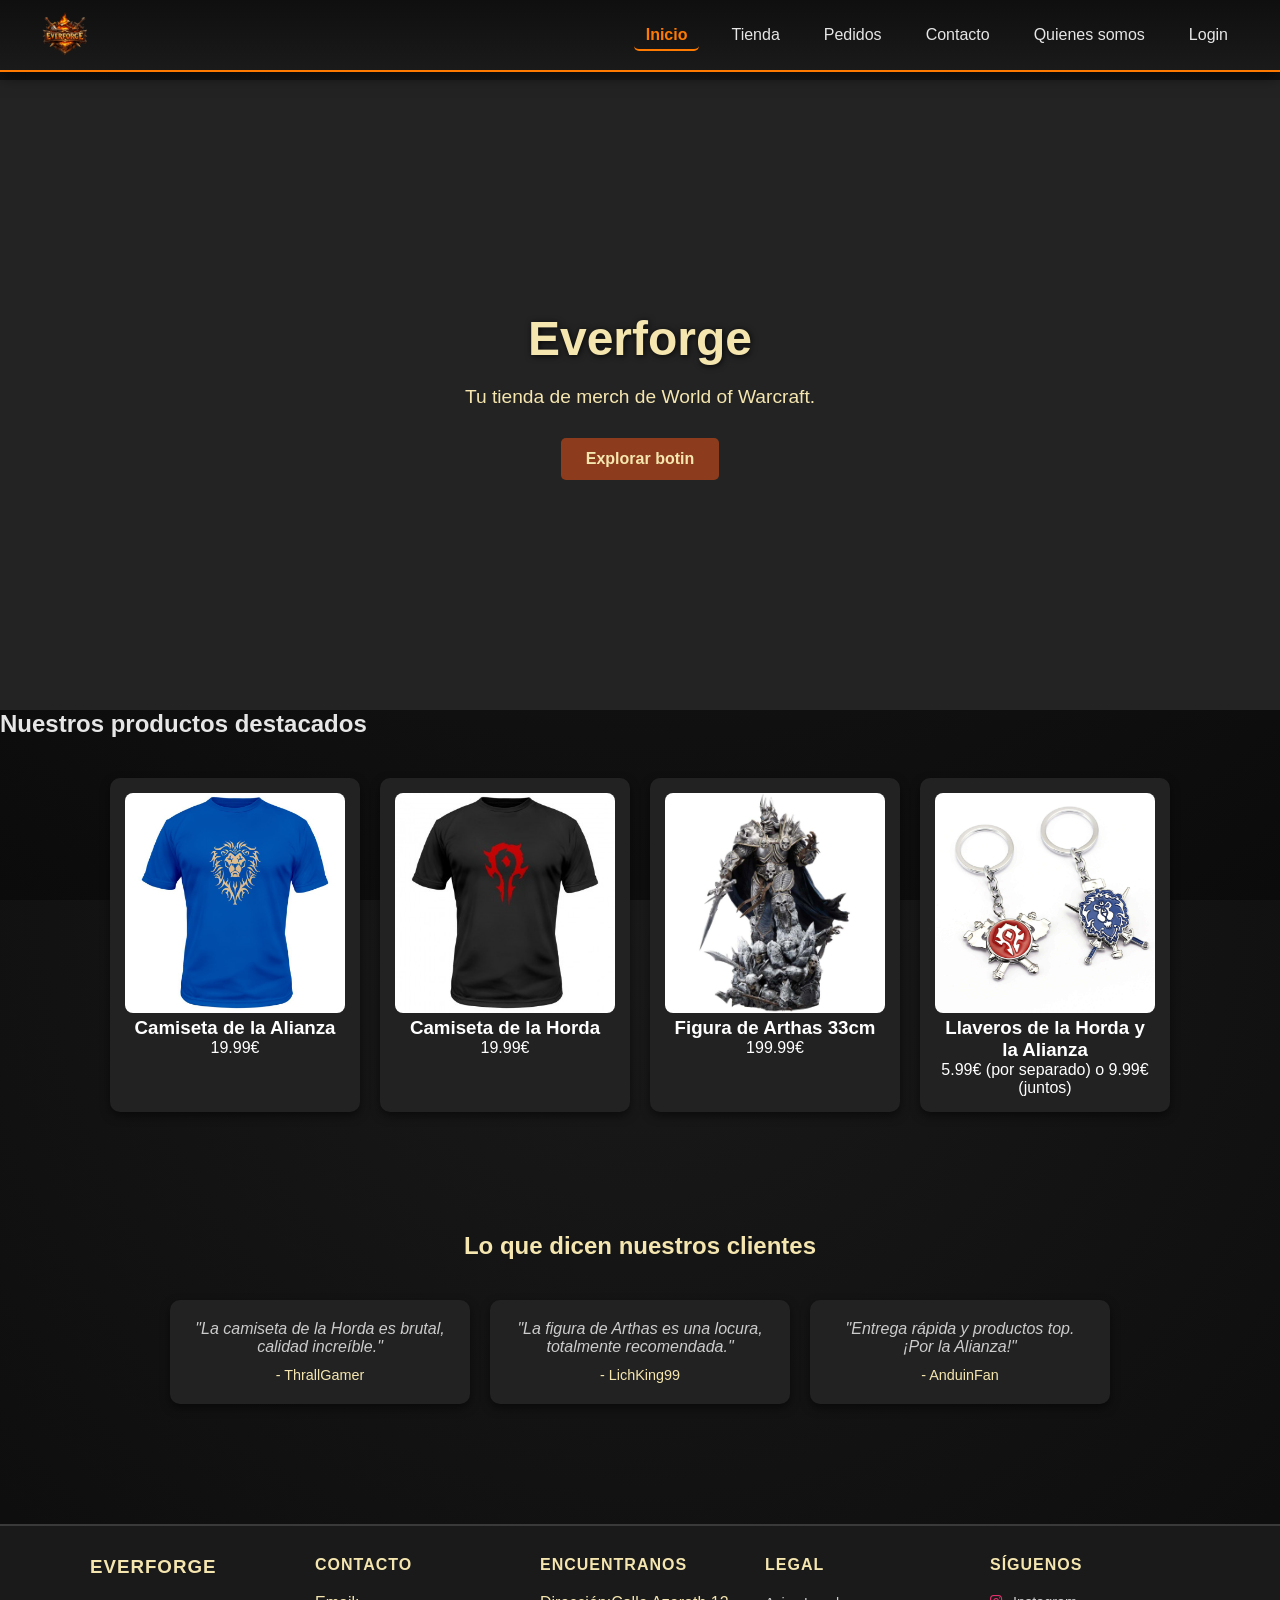
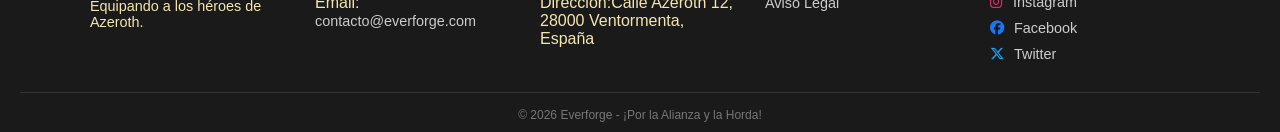
==== commit 21b2f555: "changes 3" ====
--- a/index.html
+++ b/index.html
@@ -131,6 +131,14 @@
           <a href="https://instagram.com" target="_blank" class="insta-link">
             <i class="fa-brands fa-instagram"></i> Instagram
           </a>
+
+          <a href="https://facebook.com" target="_blank" class="facebook-link">
+            <i class="fa-brands fa-facebook"></i> Facebook
+          </a>
+
+          <a href="https://twitter.com" target="_blank" class="twitter-link">
+            <i class="fa-brands fa-x-twitter"></i> Twitter
+          </a>
         </div>
       </div>
     </div>
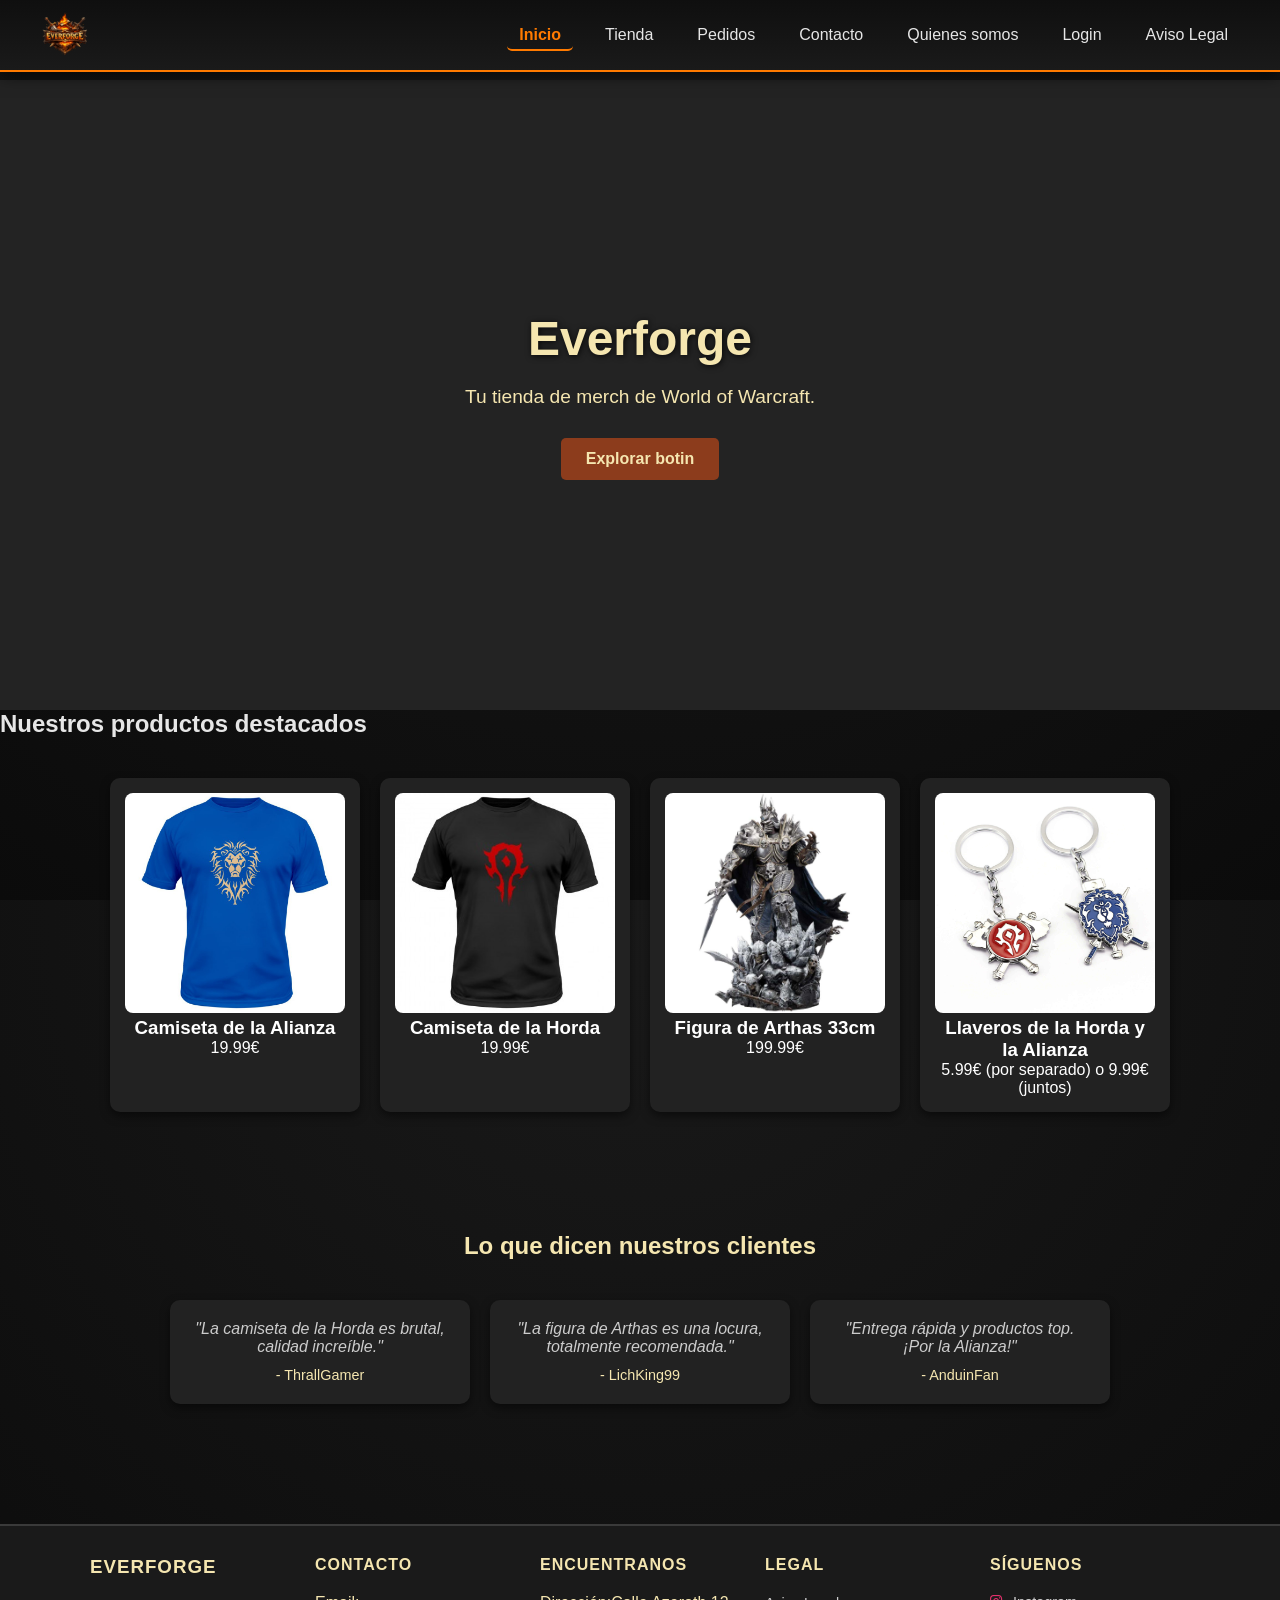
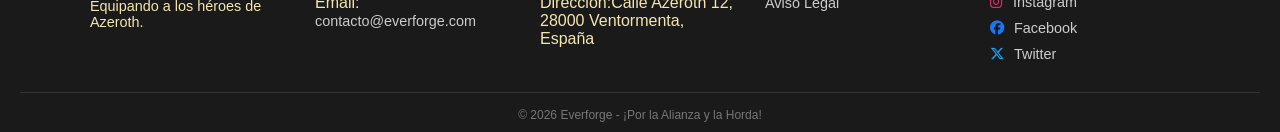
==== commit b3f8c687: "pagina final (creo)" ====
--- a/index.html
+++ b/index.html
@@ -23,6 +23,7 @@
         <li><a href="views/contacto.html">Contacto</a></li>
         <li><a href="views/nosotros.html">Quienes somos</a></li>
         <li><a href="views/login.html">Login</a></li>
+        <li><a href="../views/aviso-legal.html">Aviso Legal</a></li>
 
       </ul>
     </nav>
@@ -43,28 +44,28 @@
       <div class="productos-destacados">
         <div class="producto">
           <a href="views/merch.html">
-            <img src="../assets/images/camiseta-world-of-warcraft-alianza.jpg" alt="Camiseta de la Alianza">
+            <img src="./assets/images/camiseta-world-of-warcraft-alianza.jpg" alt="Camiseta de la Alianza">
           </a>
           <h3 class="montserrat-regular">Camiseta de la Alianza</h3>
           <p class="montserrat-regular">19.99€</p>
         </div>
         <div class="producto">
           <a href="views/merch.html">
-            <img src="../assets/images/camiseta-world-of-warcraft-horda.jpg" alt="Camiseta de la Horda">
+            <img src="./assets/images/camiseta-world-of-warcraft-horda.jpg" alt="Camiseta de la Horda">
           </a>
           <h3 class="montserrat-regular">Camiseta de la Horda</h3>
           <p class="montserrat-regular">19.99€</p>
         </div>
         <div class="producto">
           <a href="views/merch.html">
-            <img src="../assets/images/figura-arthas-menethil.jpg" alt="Figura de Arthas Menethil">
+            <img src="./assets/images/figura-arthas-menethil.jpg" alt="Figura de Arthas Menethil">
           </a>
           <h3 class="montserrat-regular">Figura de Arthas 33cm</h3>
           <p class="montserrat-regular">199.99€</p>
         </div>
         <div class="producto">
           <a href="views/merch.html">
-            <img src="../assets/images/llaveros-horda-alianza.jpg" alt="Llaveros de la Horda y la Alianza">
+            <img src="./assets/images/llaveros-horda-alianza.jpg" alt="Llaveros de la Horda y la Alianza">
           </a>
           <h3 class="montserrat-regular">
             Llaveros de la Horda y la Alianza
@@ -121,7 +122,7 @@
       <div class="footer-section">
         <h4 class="montserrat-bold">Legal</h4>
         <ul>
-          <li><a href="aviso-legal.html">Aviso Legal</a></li>
+          <li><a href="views/aviso-legal.html">Aviso Legal</a></li>
         </ul>
       </div>
 
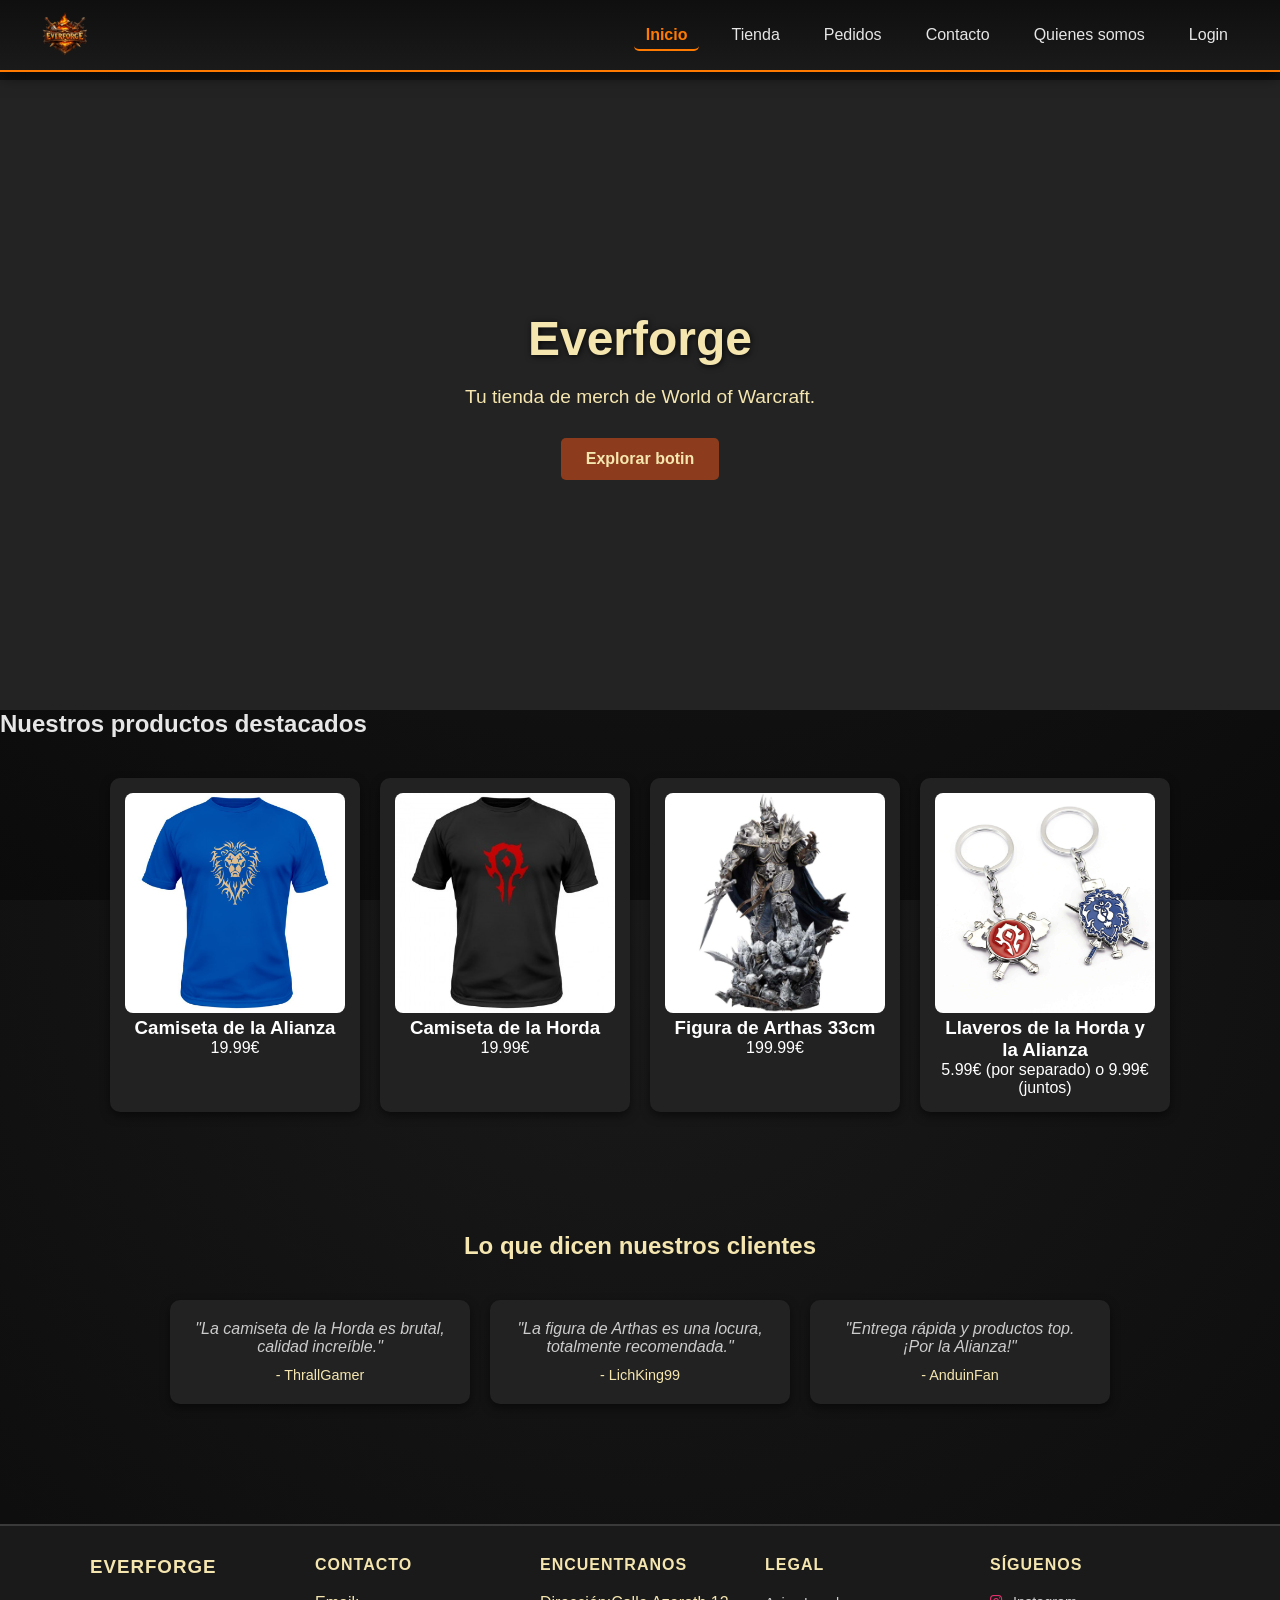
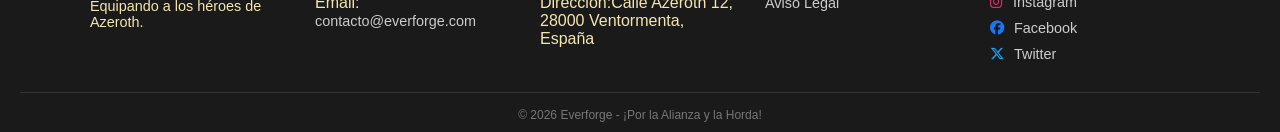
==== commit 3c23970c: "Pagina web LISTA!" ====
--- a/index.html
+++ b/index.html
@@ -13,7 +13,7 @@
 <body>
   <header>
     <div class="logo">
-      <img src="../assets/images/logo.png" alt="Everforge">
+      <img src="./assets/images/logo.png" alt="Everforge">
     </div>
     <nav aria-label="Menú principal">
       <ul>
@@ -23,7 +23,7 @@
         <li><a href="views/contacto.html">Contacto</a></li>
         <li><a href="views/nosotros.html">Quienes somos</a></li>
         <li><a href="views/login.html">Login</a></li>
-        <li><a href="../views/aviso-legal.html">Aviso Legal</a></li>
+
 
       </ul>
     </nav>
--- a/css/style.css
+++ b/css/style.css
@@ -161,6 +161,13 @@
 
 .btn-primary:active {
   transform: scale(0.98);
+}
+.btn-regs {
+  display: inline-block;
+  margin-top: 15px;
+  color: #ff7a00;
+  text-decoration: none;
+  font-weight: bold;
 }
 
 /* ======================================================
@@ -567,6 +574,8 @@
 .registro-login a:hover {
   text-decoration: underline;
 }
+
+
 /* ======================================================
    FOOTER 
 ====================================================== */
